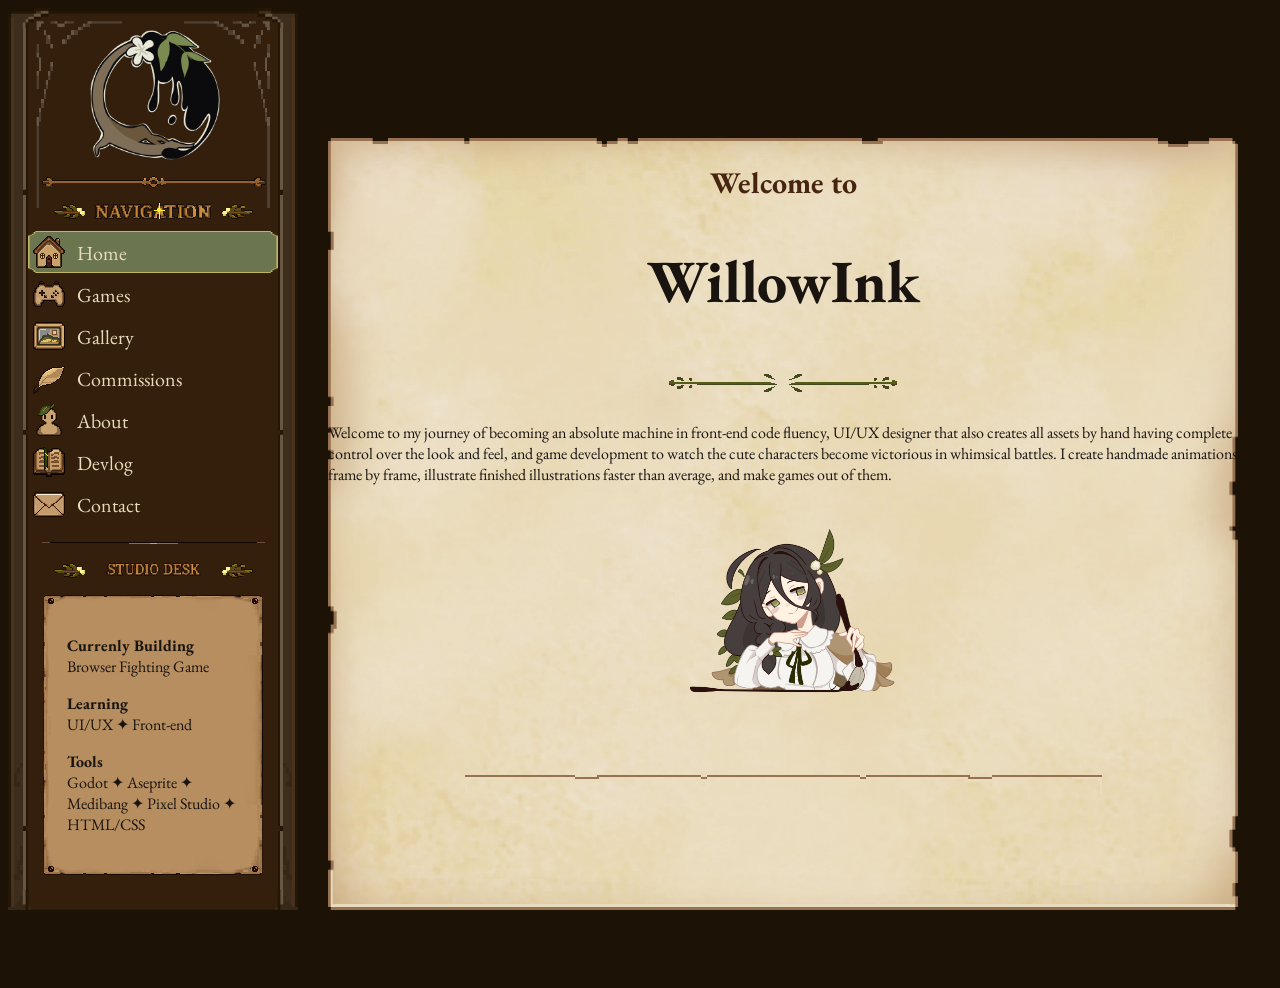
==== index.html @ 2481b4d1 "Update index.html" ====
<!DOCTYPE html>
<html>
<head>
    <link rel="preconnect" href="https://fonts.googleapis.com">
    <link rel="preconnect" href="https://fonts.gstatic.com" crossorigin>
    <link href="https://fonts.googleapis.com/css2?family=EB+Garamond:ital,wght@0,400..800;1,400..800&family=Tangerine:wght@400;700&display=swap" rel="stylesheet">
    <link href="https://fonts.googleapis.com/css2?family=EB+Garamond:ital,wght@0,400..800;1,400..800&display=swap" rel="stylesheet">
    <link rel="stylesheet" href="style.css">
    
</head>
<body>
  
<div class="layout">
  
  <div class="sidebar">
    
    <div class="logo">
        <img src="images/logo.PNG" alt="Willowink Studios logo">
    </div>

    <img src="images/navigation-bar.png" alt="Navigation" class="divider">
    
    <nav>
     <a href="index.html" class="current"><img src="images/icon-home.png" alt=""> Home</a>
      <a href="games.html"><img src="images/icon-games.png" alt=""> Games</a>
     <a href="gallery.html"><img src="images/icon-gallery.png" alt=""> Gallery</a>
     <a href="commissions.html"><img src="images/icon-commissions.png" alt=""> Commissions</a>
     <a href="about.html"><img src="images/icon-about.png" alt=""> About</a>
     <a href="devlog.html"><img src="images/icon-devlog.png" alt=""> Devlog</a>
     <a href="contact.html"><img src="images/icon-contact.png" alt=""> Contact</a>
  </nav>

    
  <img src="images/studio-bar.png" alt="Studio desk" class="divider">  
  <div class="studio-desk">
      <p><strong>Currenly Building</strong><br>
      Browser Fighting Game</p>

      <p><strong>Learning</strong><br>
      UI/UX ✦ Front-end</p>

      <p><strong>Tools</strong><br>
      Godot ✦ Aseprite ✦ Medibang ✦ Pixel Studio ✦ HTML/CSS</p>
  </div>
    
 </div>
    <div class="content">
      <div class="welcome">
    
          <div class="welcome-text">
              <h2>Welcome to</h2>
              <h1>WillowInk</h1>
              <img src="images/content-bar.png" alt="" class="content-bar">
              <p>Welcome to my journey of becoming an absolute machine in front-end code fluency, UI/UX designer that also creates all assets by hand having complete control over the look and feel, and game development to watch the cute characters become victorious in whimsical battles. I create handmade animations frame by frame, illustrate finished illustrations faster than average, and make games out of them. </p>
              <img src="images/indexsalix.PNG" alt="Salix is showing off that she can drag a brush on a piece of paper omg" class="welcome-salix">
              <img src="images/content-divider.png" alt="" class="content-divider">
          </div>       
      </div>
    </div>
</div>
                   
</body>
</html>
---- style.css ----
body {
  font-family: 'EB Garamond', serif;;
  background: #1c1206;
  color: white;
  font-size: 20px;
}

h1 {
  font-size: 60px;
  color:#1A1410;
  text-align: center;
}

h2 {
  color:#462410;
  text-align: center;
}

p {
  color: #1A1410;
  font-size: 16px;
}


.layout {
  display: flex;
  gap: 30px;
  width: 100vw;
  min-height: 100vh;
}

.sidebar {
  border: 20px solid transparent;
  border-image-source: url('images/sidebar.PNG');
  border-image-slice: 60 fill;
  border-image-width: 20px;
  border-image-repeat: stretch;
  color: white;
  width: 250px;
  flex-shrink: 0;
  margin-bottom: 70px;
  position: sticky;
  top: 0;
  align-self: flex-start;
}

.content {
  border: px solid transparent;
  border-image-source: url('images/parchment.PNG');
  border-image-slice: 26 fill;
  border-image-width: 8px;
  border-image-repeat: stretch;
  flex-grow: 1;
  margin-top: 130px;
  margin-bottom: 70px;
  margin-right: 50px;
}

nav a {
  display:block;
  padding: 5px;
  color: #e8dcc0;
  text-decoration: none;
}

nav a:hover {
  background-image: url('images/navboxhover.PNG');
  background-size: 100% 100%;
  background-repeat: no-repeat;
  color: #e8dcc0;
}

nav a.current {
  background-image: url('images/navbox.PNG');
  background-size: 100% 100%;
  background-repeat: no-repeat;
  color: #e8dcc0;
}

nav a img {
  width: 32px;
  height: 32px;
  vertical-align: -8px;
  margin-right: 8px;
  image-rendering: pixelated;
}


.content img {
  max-width: 70%;
  height: auto;
  display: block;
  margin: 0 auto;
}

.logo img {
  max-width: 55%;
  height: auto;
  display: block;
  margin: 0 auto;
}

.divider {
  width: 90%;
  height: auto;
  display: block;
  margin: 10px auto;
  image-rendering: pixelated;
}

.studio-desk {
  border: 9px solid transparent;
  border-image-source: url('images/small-parchment.png');
  border-image-slice: 9 fill;
  border-image-width: 9px
  border-image-repeat: stretch;
  image-rendering: pixelated;
  color: #1A1410;
  padding: 15px;
  margin: 15px;
  font-size: 15px
}

.content-bar {
  display: block;
  width: 25%;
  height: auto;
  image-rendering: pixelated;
}

.content-divider {
  display: block;
  width: calc(100% + 100px);
  height: auto;
  margin: 15px -50px;
  image-rendering: pixelated;
}

.welcome {
  display: felx;
  align-items: center;
  gap: 30px;
}

.welcome-text {
  flex: 1;
}

.welcome-salix {
  width: 300px;
  height: auto;
  flex-shrink: 0;
}
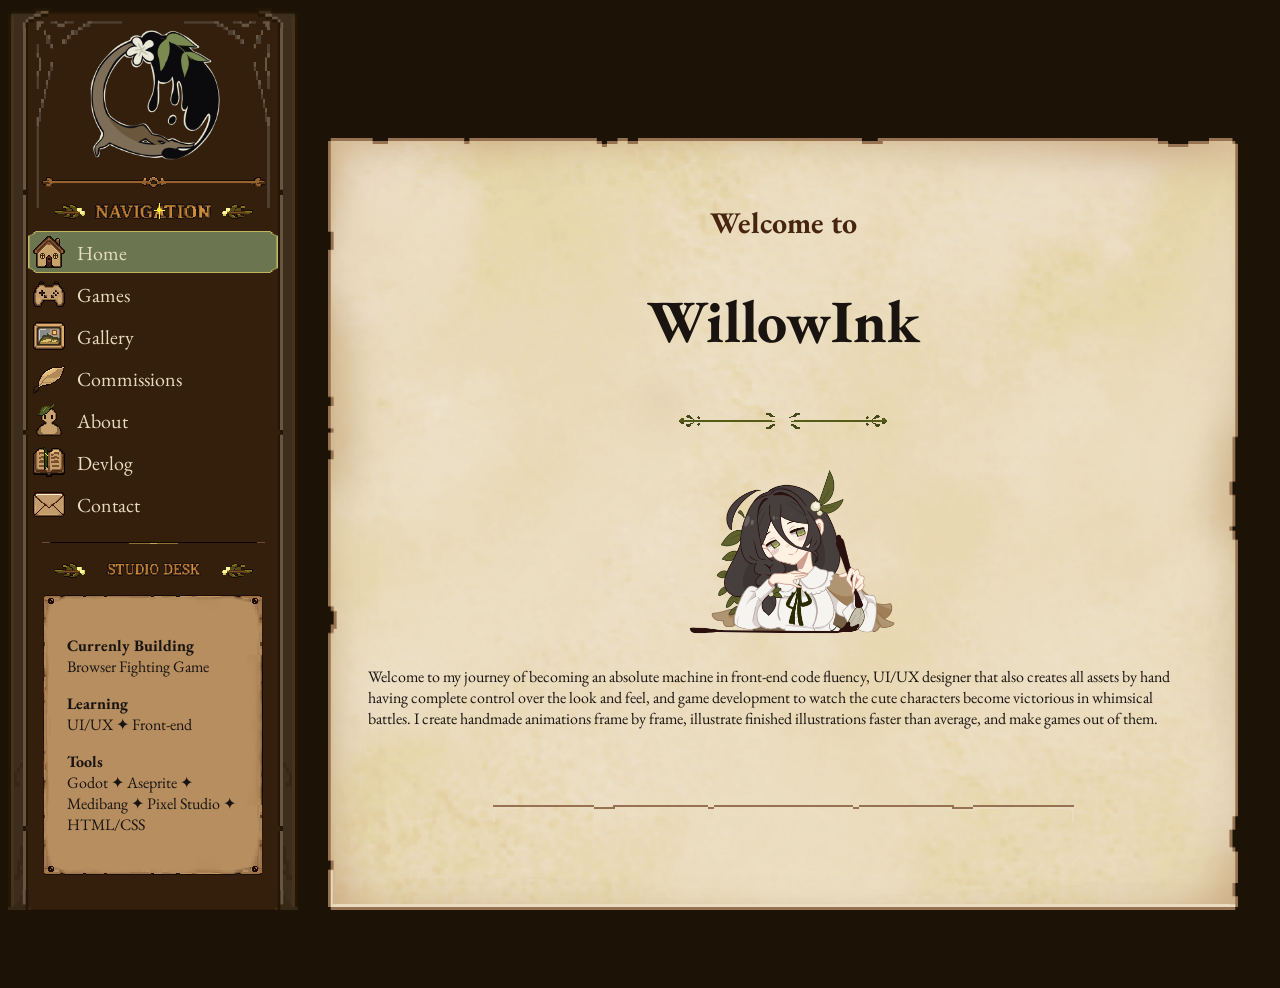
==== commit f0fa8696: "Update index.html" ====
--- a/index.html
+++ b/index.html
@@ -51,8 +51,8 @@
               <h2>Welcome to</h2>
               <h1>WillowInk</h1>
               <img src="images/content-bar.png" alt="" class="content-bar">
+              <img src="images/indexsalix.PNG" alt="Salix is showing off that she can drag a brush on a piece of paper omg" class="welcome-salix">
               <p>Welcome to my journey of becoming an absolute machine in front-end code fluency, UI/UX designer that also creates all assets by hand having complete control over the look and feel, and game development to watch the cute characters become victorious in whimsical battles. I create handmade animations frame by frame, illustrate finished illustrations faster than average, and make games out of them. </p>
-              <img src="images/indexsalix.PNG" alt="Salix is showing off that she can drag a brush on a piece of paper omg" class="welcome-salix">
               <img src="images/content-divider.png" alt="" class="content-divider">
           </div>       
       </div>
--- a/style.css
+++ b/style.css
@@ -54,6 +54,7 @@
   margin-top: 130px;
   margin-bottom: 70px;
   margin-right: 50px;
+  padding: 40px;
 }
 
 nav a {
@@ -137,13 +138,14 @@
 }
 
 .welcome {
-  display: felx;
+  display: flex;
   align-items: center;
   gap: 30px;
 }
 
 .welcome-text {
   flex: 1;
+  text-align: left;
 }
 
 .welcome-salix {
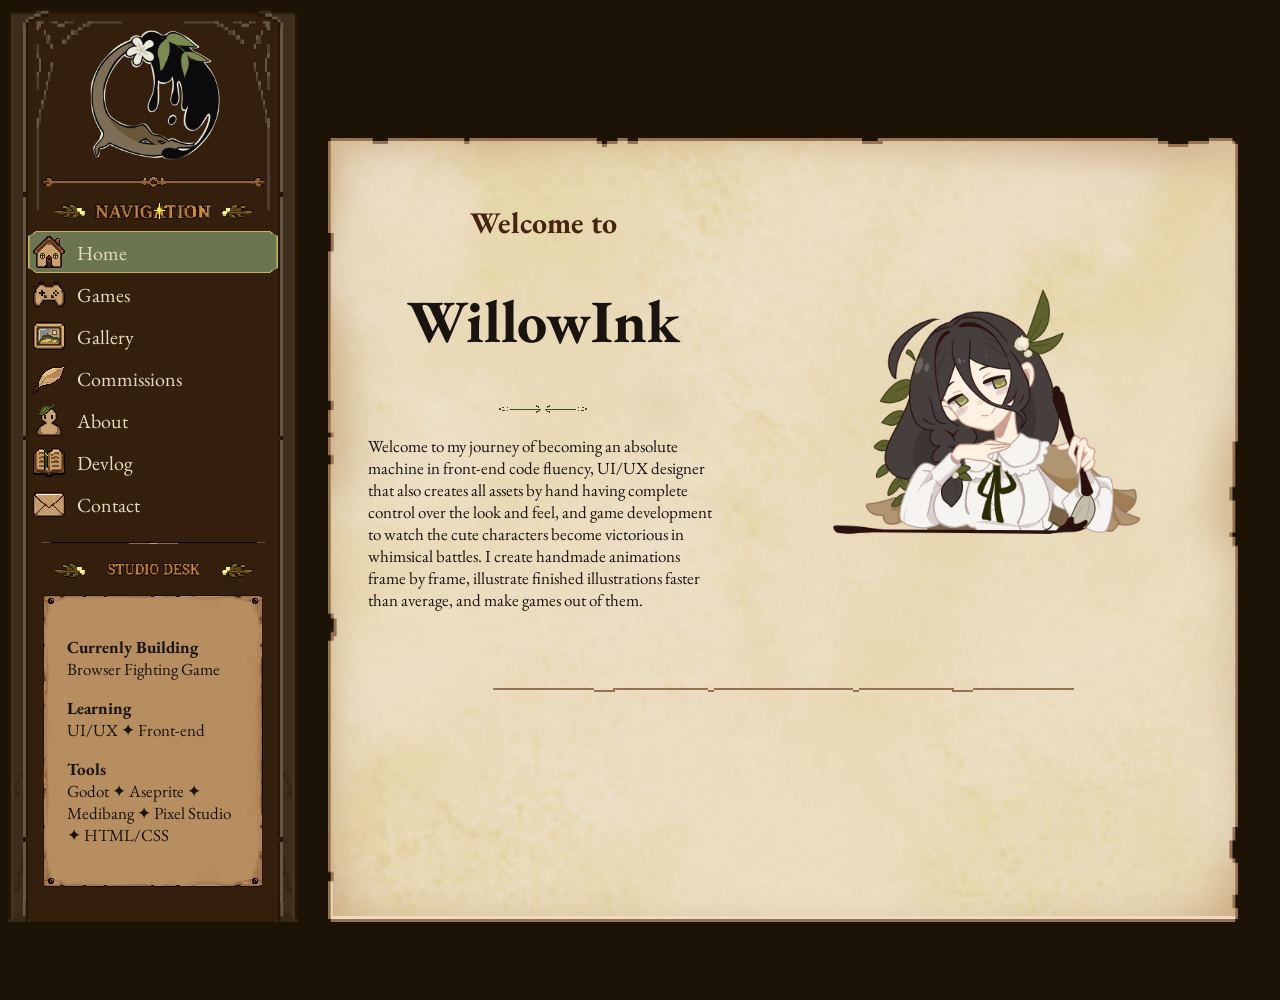
==== commit 16e9b679: "Update index.html" ====
--- a/index.html
+++ b/index.html
@@ -51,11 +51,11 @@
               <h2>Welcome to</h2>
               <h1>WillowInk</h1>
               <img src="images/content-bar.png" alt="" class="content-bar">
-              <img src="images/indexsalix.PNG" alt="Salix is showing off that she can drag a brush on a piece of paper omg" class="welcome-salix">
               <p>Welcome to my journey of becoming an absolute machine in front-end code fluency, UI/UX designer that also creates all assets by hand having complete control over the look and feel, and game development to watch the cute characters become victorious in whimsical battles. I create handmade animations frame by frame, illustrate finished illustrations faster than average, and make games out of them. </p>
-              <img src="images/content-divider.png" alt="" class="content-divider">
-          </div>       
+          </div>
+          <img src="images/indexsalix.PNG" alt="Salix is showing off that she can drag a brush on a piece of paper omg" class="welcome-salix">
       </div>
+        <img src="images/content-divider.png" alt="" class="content-divider">
     </div>
 </div>
                    
--- a/style.css
+++ b/style.css
@@ -18,7 +18,7 @@
 
 p {
   color: #1A1410;
-  font-size: 16px;
+  font-size: 17px;
 }
 
 
@@ -149,7 +149,9 @@
 }
 
 .welcome-salix {
-  width: 300px;
+  width: 450px;
+  max-width: 450px
   height: auto;
   flex-shrink: 0;
+  margin: 0;
 }
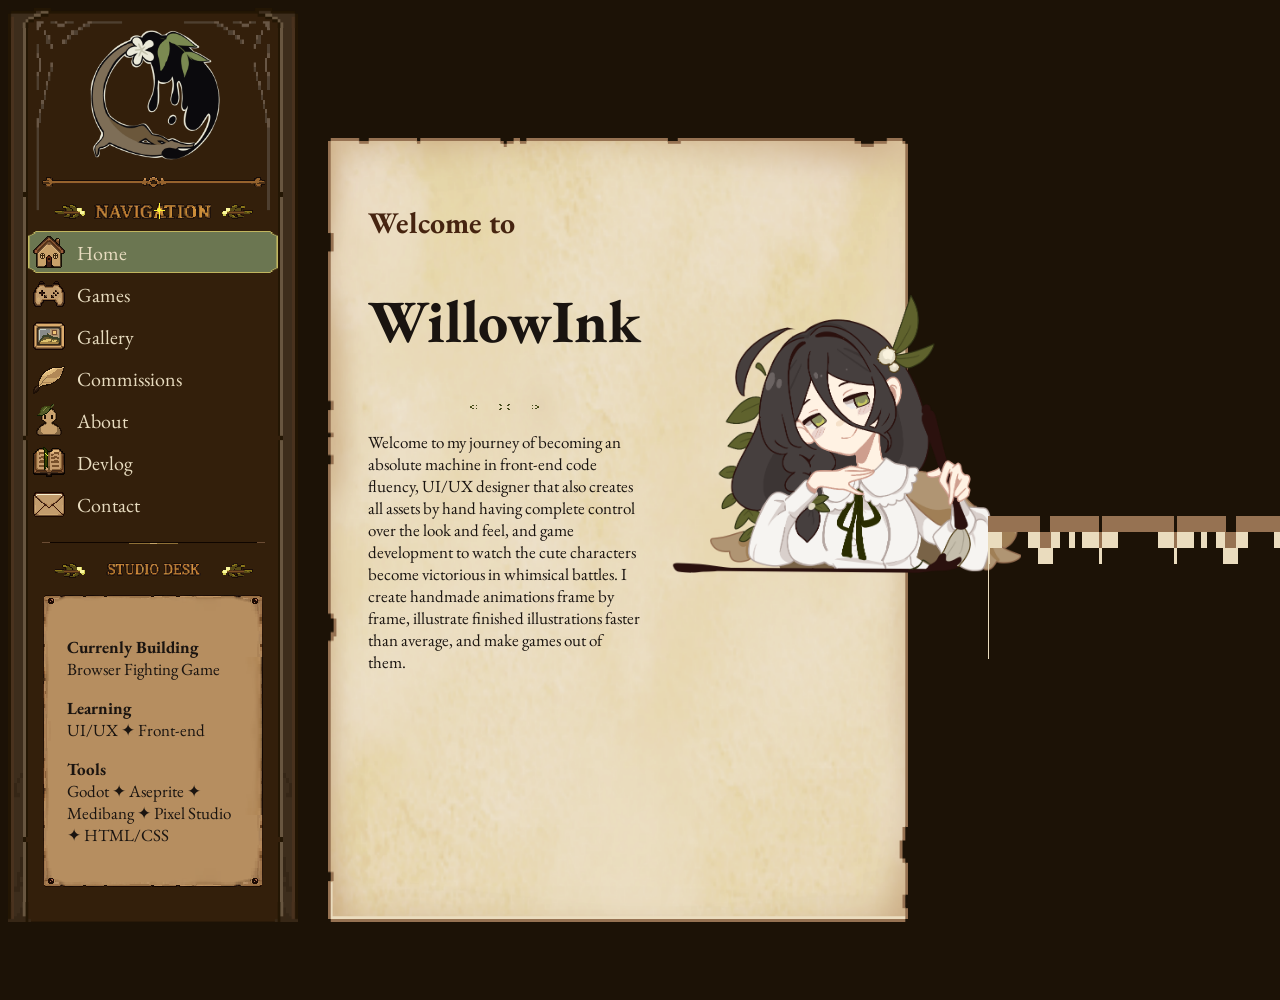
==== commit 4fb8e9ac: "Update index.html" ====
--- a/index.html
+++ b/index.html
@@ -55,8 +55,8 @@
           </div>
           <img src="images/indexsalix.PNG" alt="Salix is showing off that she can drag a brush on a piece of paper omg" class="welcome-salix">
       </div>
-        <img src="images/content-divider.png" alt="" class="content-divider">
     </div>
+    <img src="images/content-divider.png" alt="" class="content-divider">
 </div>
                    
 </body>
--- a/style.css
+++ b/style.css
@@ -129,11 +129,12 @@
   image-rendering: pixelated;
 }
 
-.content-divider {
+img.content-divider {
   display: block;
-  width: calc(100% + 100px);
+  width: 100%
+  max-width: none;
   height: auto;
-  margin: 15px -50px;
+  margin: 15px 0px;
   image-rendering: pixelated;
 }
 
@@ -149,9 +150,14 @@
 }
 
 .welcome-salix {
-  width: 450px;
-  max-width: 450px
+  width: 550px;
+  max-width: 550px
   height: auto;
   flex-shrink: 0;
   margin: 0;
 }
+
+.welcome-text h1,
+.welcome-text h2 {
+  text-align: left;
+}
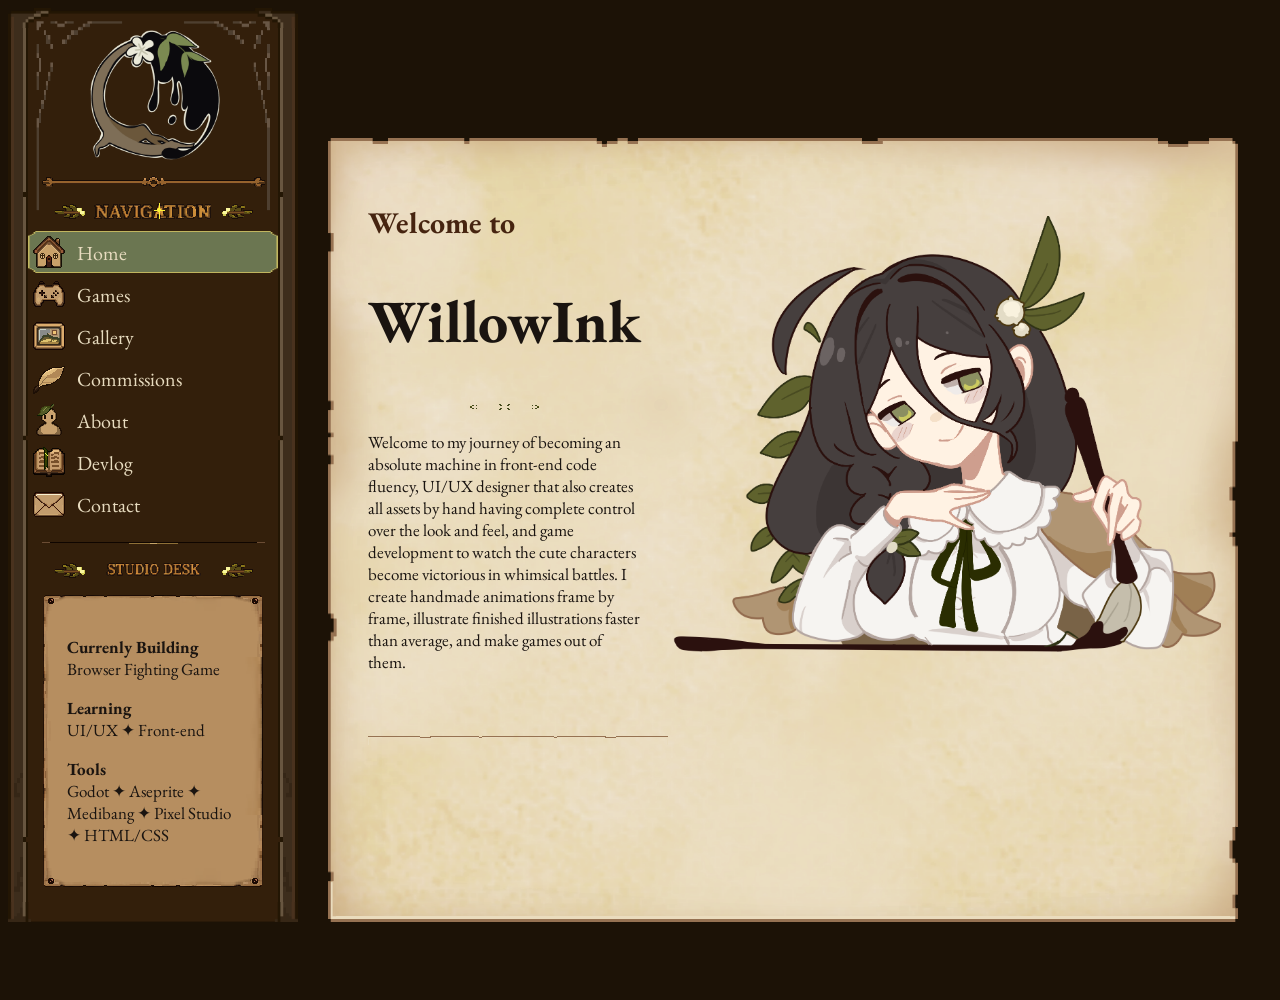
==== commit 044dd0b5: "Update index.html" ====
--- a/index.html
+++ b/index.html
@@ -55,8 +55,8 @@
           </div>
           <img src="images/indexsalix.PNG" alt="Salix is showing off that she can drag a brush on a piece of paper omg" class="welcome-salix">
       </div>
+        <img src="images/content-divider.png" alt="" class="content-divider">
     </div>
-    <img src="images/content-divider.png" alt="" class="content-divider">
 </div>
                    
 </body>
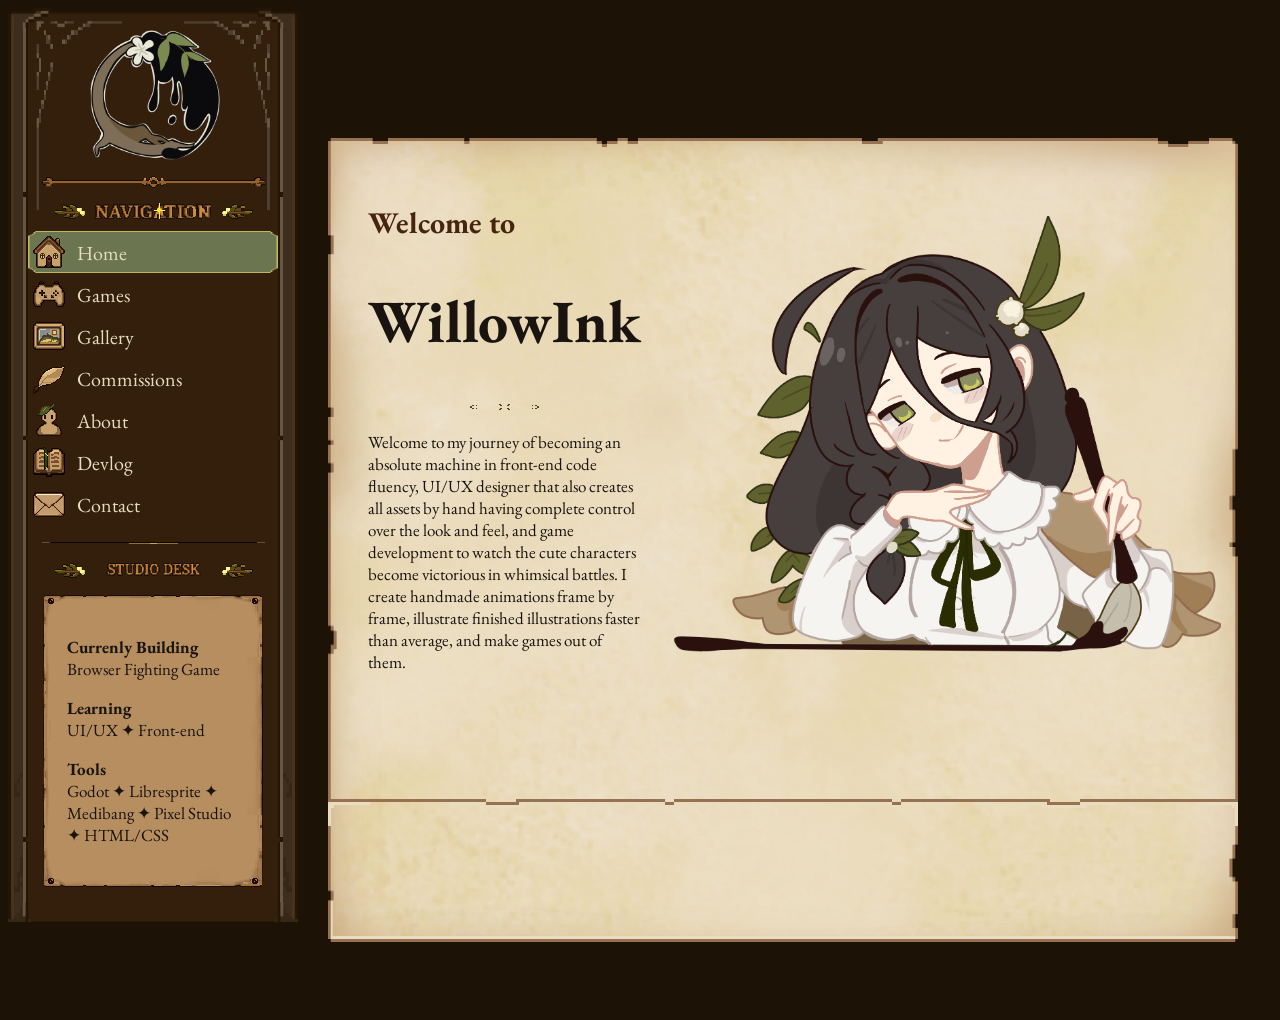
==== commit e63276b7: "Update index.html" ====
--- a/index.html
+++ b/index.html
@@ -40,7 +40,7 @@
       UI/UX ✦ Front-end</p>
 
       <p><strong>Tools</strong><br>
-      Godot ✦ Aseprite ✦ Medibang ✦ Pixel Studio ✦ HTML/CSS</p>
+      Godot ✦ Libresprite ✦ Medibang ✦ Pixel Studio ✦ HTML/CSS</p>
   </div>
     
  </div>
--- a/style.css
+++ b/style.css
@@ -131,10 +131,10 @@
 
 img.content-divider {
   display: block;
-  width: 100%
+  width: calc(100% + 80px);
   max-width: none;
   height: auto;
-  margin: 15px 0px;
+  margin: 15px -40px;
   image-rendering: pixelated;
 }
 
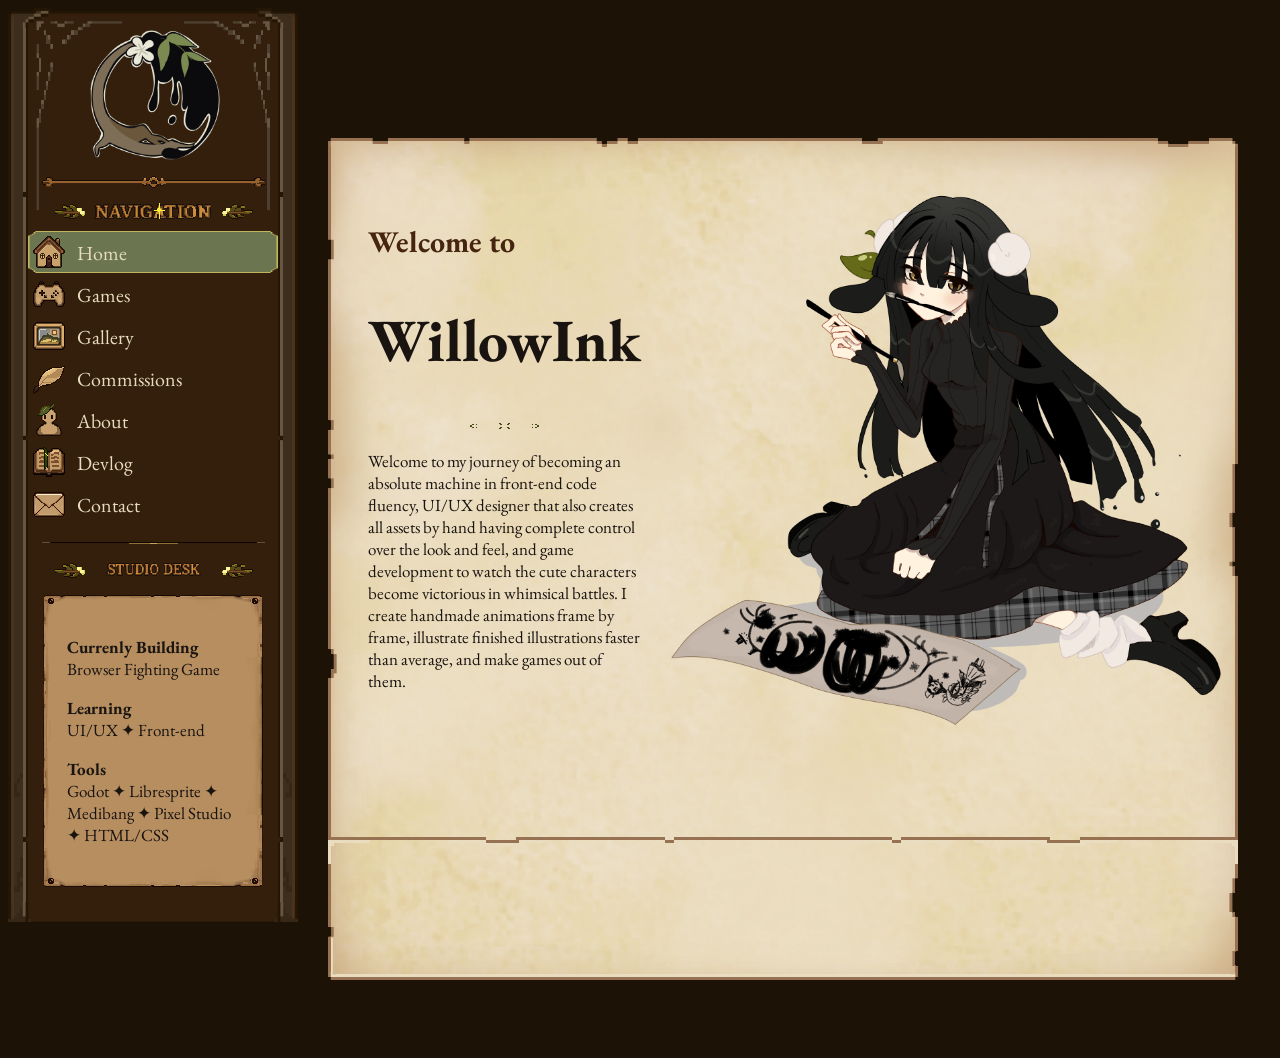
==== commit 88d46e20: "Update index.html" ====
--- a/index.html
+++ b/index.html
@@ -53,7 +53,7 @@
               <img src="images/content-bar.png" alt="" class="content-bar">
               <p>Welcome to my journey of becoming an absolute machine in front-end code fluency, UI/UX designer that also creates all assets by hand having complete control over the look and feel, and game development to watch the cute characters become victorious in whimsical battles. I create handmade animations frame by frame, illustrate finished illustrations faster than average, and make games out of them. </p>
           </div>
-          <img src="images/indexsalix.PNG" alt="Salix is showing off that she can drag a brush on a piece of paper omg" class="welcome-salix">
+          <img src="images/willowindex.png" alt="i gotta change this I could be wayy cuter" class="welcome-salix">
       </div>
         <img src="images/content-divider.png" alt="" class="content-divider">
     </div>
--- a/style.css
+++ b/style.css
@@ -161,3 +161,58 @@
 .welcome-text h2 {
   text-align: left;
 }
+
+.construction-gif {
+  display: block;
+  width: 350px;
+  max-width: 350px;
+  height: auto;
+  margin: 0auto;
+}
+
+.calender {
+  text-align: center;
+  margin-bottom: 20px;
+}
+
+.calender-year {
+  display: flex;
+  justify-content: center;
+  align-items: center;
+  gap: 15px;
+  font-size: 28px;
+  color: #301000;
+}
+
+.calender #display {
+  display: block;
+  font-size: 24px;
+  margin: 10px 0;
+}
+
+.image-row {
+  display: flex;
+  flex-wrap: wrap;
+  gap: 15px;
+  justify-content: center;
+}
+
+#calendarimg {
+  width: 250px;
+  max-width:none;
+  height: auto;
+  display: block;
+  margin: 0 auto;
+}
+
+.image-row-image {
+  max-width: 45%;
+  height: auto;
+}
+
+.content img.devlog-img {
+  max-width: 600px;
+  height: auto;
+  display: block;
+  margin: 0 auto;
+}
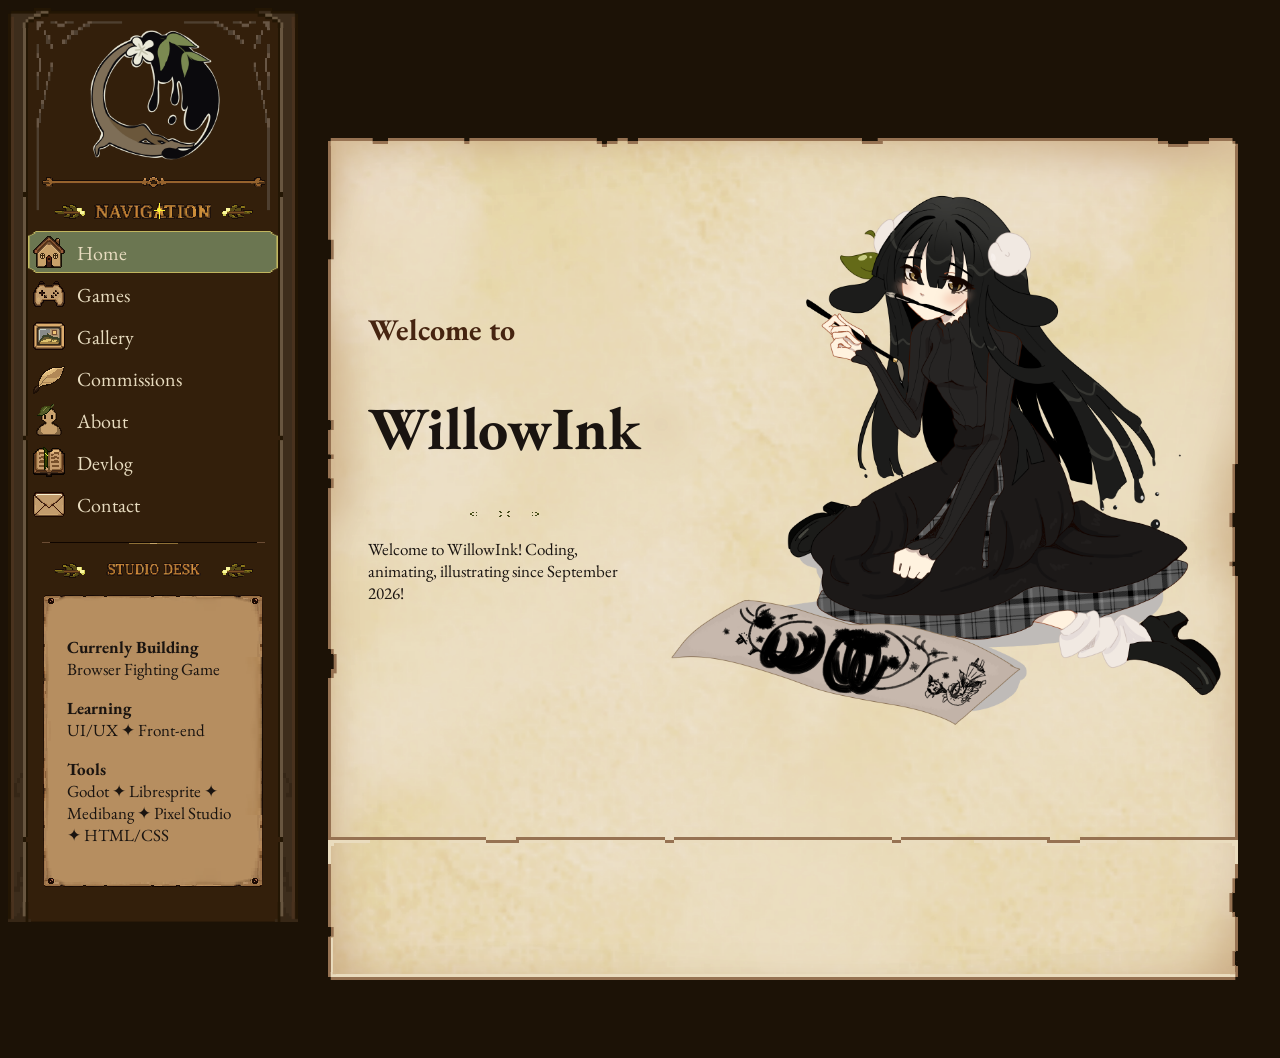
==== commit 007c8c49: "Update index.html" ====
--- a/index.html
+++ b/index.html
@@ -51,7 +51,7 @@
               <h2>Welcome to</h2>
               <h1>WillowInk</h1>
               <img src="images/content-bar.png" alt="" class="content-bar">
-              <p>Welcome to my journey of becoming an absolute machine in front-end code fluency, UI/UX designer that also creates all assets by hand having complete control over the look and feel, and game development to watch the cute characters become victorious in whimsical battles. I create handmade animations frame by frame, illustrate finished illustrations faster than average, and make games out of them. </p>
+              <p>Welcome to WillowInk! Coding, animating, illustrating since September 2026! </p>
           </div>
           <img src="images/willowindex.png" alt="i gotta change this I could be wayy cuter" class="welcome-salix">
       </div>
